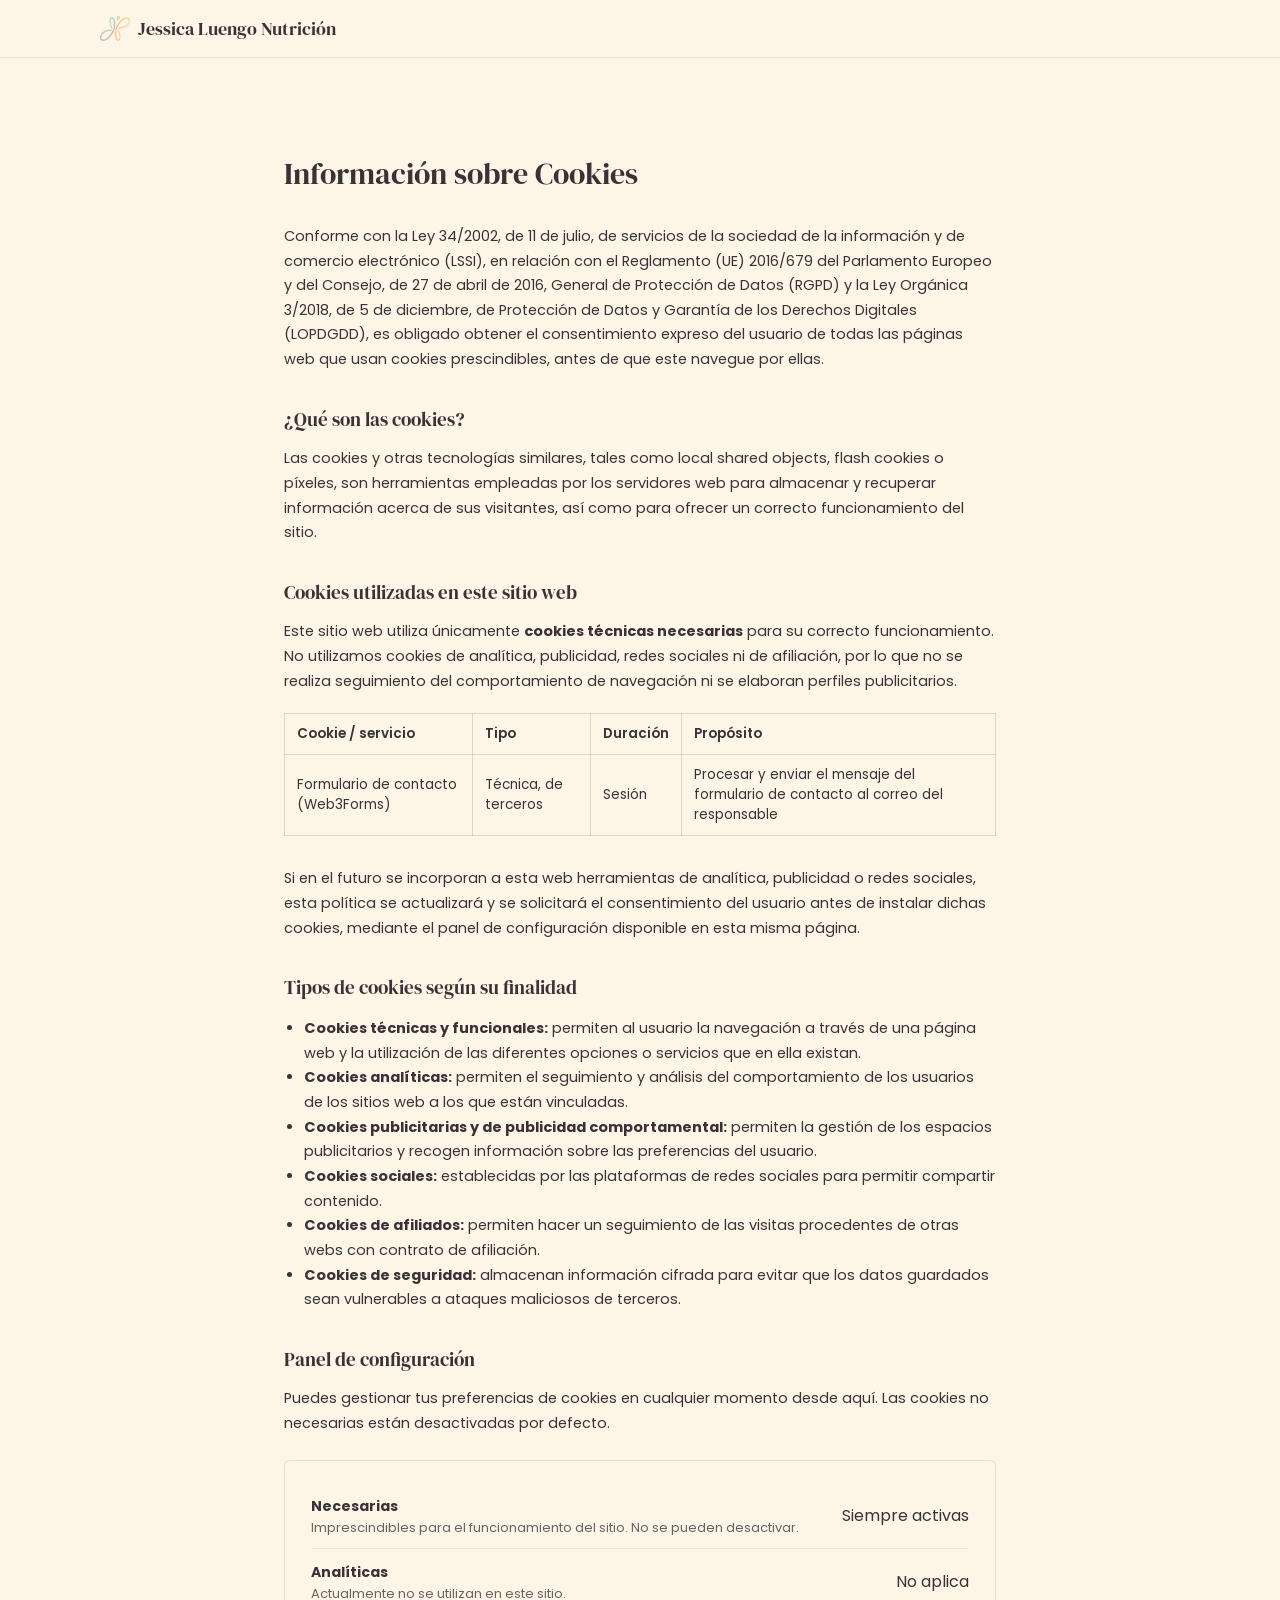
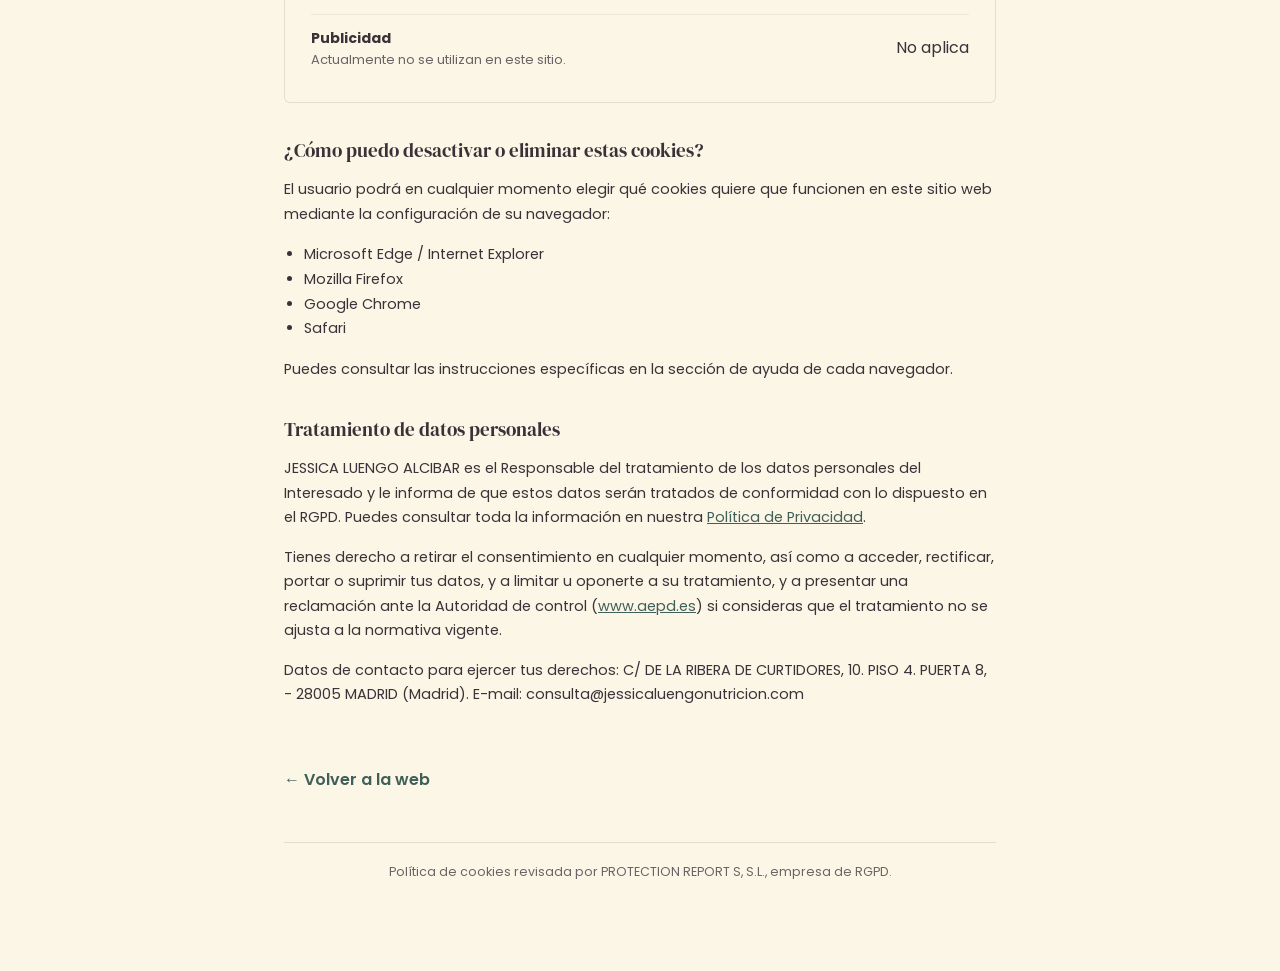
==== politicaCookies.html @ cc536a57 "Subida documentos" ====
<!doctype html>
<html lang="es">
  <head>
    <meta charset="UTF-8" />
    <meta name="viewport" content="width=device-width, initial-scale=1.0" />
    <title>Política de Cookies · Jessica Luengo Nutrición</title>
    <link rel="preconnect" href="https://fonts.googleapis.com" />
    <link rel="icon" type="image/png" href="img/logo-color.png" />
    <link
      href="https://fonts.googleapis.com/css2?family=DM+Serif+Display:ital@0;1&family=Poppins:wght@300;400;500;600;700&family=Caveat:wght@500;600&display=swap"
      rel="stylesheet"
    />

    <style>
      :root {
        --lavanda: #b79cba;
        --salvia: #8db5ac;
        --salvia-oscuro: #3f5f58;
        --melocoton: #f0a874;
        --verde: #a8c08d;
        --mostaza: #e5c87e;
        --crema: #fcf6e7;
        --tinta: #3a3238;
        --clarito: #d1bfce;
      }
      * {
        box-sizing: border-box;
      }
      body {
        font-family: "Poppins", sans-serif;
        color: var(--tinta);
        background: var(--crema);
        margin: 0;
      }
      h1,
      h2,
      h3 {
        font-family: "DM Serif Display", serif;
        font-weight: 400;
      }
      .site-header {
        background: rgba(252, 246, 231, 0.92);
        -webkit-backdrop-filter: blur(6px);
        backdrop-filter: blur(6px);
        border-bottom: 1px solid rgba(58, 50, 56, 0.08);
      }
      .brand-name {
        font-family: "DM Serif Display", serif;
        font-size: 18px;
        color: var(--tinta);
      }
      .navbar-brand {
        text-decoration: none;
      }
      .legal-section {
        padding: 70px 0 90px;
      }
      .legal-wrap {
        max-width: 760px;
        margin: 0 auto;
        padding: 0 24px;
      }
      .legal-wrap h1 {
        font-size: 30px;
        margin-bottom: 30px;
      }
      .legal-wrap h2 {
        font-size: 19px;
        margin-top: 34px;
        margin-bottom: 12px;
      }
      .legal-wrap h3 {
        font-size: 15.5px;
        margin-top: 20px;
        margin-bottom: 8px;
      }
      .legal-wrap p,
      .legal-wrap li {
        font-size: 14.5px;
        color: var(--tinta);
        line-height: 1.7;
      }
      .legal-wrap ul {
        padding-left: 20px;
        margin-bottom: 16px;
      }
      .legal-wrap p {
        margin-bottom: 14px;
      }
      .datos-box {
        background: #fff;
        border: 1px solid rgba(58, 50, 56, 0.12);
        border-radius: 6px;
        padding: 22px 26px;
        margin-bottom: 20px;
      }
      .cookie-table {
        width: 100%;
        border-collapse: collapse;
        margin: 20px 0 30px;
        font-size: 13.5px;
      }
      .cookie-table th,
      .cookie-table td {
        border: 1px solid rgba(58, 50, 56, 0.15);
        padding: 10px 12px;
        text-align: left;
      }
      .cookie-table th {
        background: #fff;
        font-weight: 600;
      }
      .config-box {
        background: #fff;
        border: 1px solid rgba(58, 50, 56, 0.12);
        border-radius: 6px;
        padding: 22px 26px;
        margin: 24px 0;
      }
      .config-row {
        display: flex;
        justify-content: space-between;
        align-items: center;
        padding: 10px 0;
        border-bottom: 1px solid rgba(58, 50, 56, 0.08);
      }
      .config-row:last-child {
        border-bottom: none;
      }
      .config-row strong {
        font-size: 14px;
      }
      .config-row span {
        font-size: 13px;
        color: #6b6266;
        display: block;
      }
      .legal-footer-note {
        margin-top: 50px;
        padding-top: 20px;
        border-top: 1px solid rgba(58, 50, 56, 0.12);
        font-size: 12.5px;
        color: #6b6266;
        text-align: center;
      }
      .volver-link {
        display: inline-block;
        margin-top: 46px;
        font-weight: 600;
        color: var(--salvia-oscuro);
        text-decoration: none;
      }
      a {
        color: var(--salvia-oscuro);
      }
      .container {
        max-width: 1080px;
        margin: 0 auto;
        padding: 0 24px;
      }
      .navbar {
        display: flex;
        align-items: center;
        padding: 16px 0;
      }
      .d-flex {
        display: flex;
      }
      .align-items-center {
        align-items: center;
      }
      .gap-2 {
        gap: 8px;
      }
      .sticky-top {
        position: sticky;
        top: 0;
        z-index: 50;
      }
      .py-3 {
        padding-top: 1rem;
        padding-bottom: 1rem;
      }
      .mb-0 {
        margin-bottom: 0;
      }
      .mb-1 {
        margin-bottom: 4px;
      }
    </style>

    <style>
      .legal-section {
        padding: 70px 0 90px;
      }
      .legal-wrap {
        max-width: 760px;
        margin: 0 auto;
      }
      .legal-wrap h1 {
        font-size: 30px;
        margin-bottom: 30px;
      }
      .legal-wrap h2 {
        font-size: 19px;
        margin-top: 34px;
        margin-bottom: 12px;
      }
      .legal-wrap h3 {
        font-size: 15.5px;
        margin-top: 20px;
        margin-bottom: 8px;
      }
      .legal-wrap p,
      .legal-wrap li {
        font-size: 14.5px;
        color: var(--tinta);
        line-height: 1.7;
      }
      .legal-wrap ul {
        padding-left: 20px;
        margin-bottom: 16px;
      }
      .legal-wrap p {
        margin-bottom: 14px;
      }
      .cookie-table {
        width: 100%;
        border-collapse: collapse;
        margin: 20px 0 30px;
        font-size: 13.5px;
      }
      .cookie-table th,
      .cookie-table td {
        border: 1px solid rgba(58, 50, 56, 0.15);
        padding: 10px 12px;
        text-align: left;
      }
      .cookie-table th {
        background: var(--crema);
        font-weight: 600;
      }
      .legal-footer-note {
        margin-top: 50px;
        padding-top: 20px;
        border-top: 1px solid rgba(58, 50, 56, 0.12);
        font-size: 12.5px;
        color: #6b6266;
        text-align: center;
      }
      .volver-link {
        display: inline-block;
        margin-top: 46px;
        font-weight: 600;
        color: var(--salvia-oscuro);
        text-decoration: none;
      }
      .config-box {
        background: var(--crema);
        border: 1px solid rgba(58, 50, 56, 0.12);
        border-radius: 6px;
        padding: 22px 26px;
        margin: 24px 0;
      }
      .config-row {
        display: flex;
        justify-content: space-between;
        align-items: center;
        padding: 10px 0;
        border-bottom: 1px solid rgba(58, 50, 56, 0.08);
      }
      .config-row:last-child {
        border-bottom: none;
      }
      .config-row strong {
        font-size: 14px;
      }
      .config-row span {
        font-size: 13px;
        color: #6b6266;
        display: block;
      }
    </style>
  </head>
  <body>
    <header class="site-header sticky-top">
      <nav class="navbar container py-3">
        <a
          class="navbar-brand d-flex align-items-center gap-2"
          href="../index.html"
        >
          <img
            src="[data-uri]"
            alt="Jessica Luengo Nutrición"
            width="30"
          />
          <span class="brand-name">Jessica Luengo Nutrición</span>
        </a>
      </nav>
    </header>

    <section class="legal-section">
      <div class="container">
        <div class="legal-wrap">
          <h1>Información sobre Cookies</h1>

          <p>
            Conforme con la Ley 34/2002, de 11 de julio, de servicios de la
            sociedad de la información y de comercio electrónico (LSSI), en
            relación con el Reglamento (UE) 2016/679 del Parlamento Europeo y
            del Consejo, de 27 de abril de 2016, General de Protección de Datos
            (RGPD) y la Ley Orgánica 3/2018, de 5 de diciembre, de Protección de
            Datos y Garantía de los Derechos Digitales (LOPDGDD), es obligado
            obtener el consentimiento expreso del usuario de todas las páginas
            web que usan cookies prescindibles, antes de que este navegue por
            ellas.
          </p>

          <h2>¿Qué son las cookies?</h2>
          <p>
            Las cookies y otras tecnologías similares, tales como local shared
            objects, flash cookies o píxeles, son herramientas empleadas por los
            servidores web para almacenar y recuperar información acerca de sus
            visitantes, así como para ofrecer un correcto funcionamiento del
            sitio.
          </p>

          <h2>Cookies utilizadas en este sitio web</h2>
          <p>
            Este sitio web utiliza únicamente
            <strong>cookies técnicas necesarias</strong> para su correcto
            funcionamiento. No utilizamos cookies de analítica, publicidad,
            redes sociales ni de afiliación, por lo que no se realiza
            seguimiento del comportamiento de navegación ni se elaboran perfiles
            publicitarios.
          </p>

          <table class="cookie-table">
            <tr>
              <th>Cookie / servicio</th>
              <th>Tipo</th>
              <th>Duración</th>
              <th>Propósito</th>
            </tr>
            <tr>
              <td>Formulario de contacto (Web3Forms)</td>
              <td>Técnica, de terceros</td>
              <td>Sesión</td>
              <td>
                Procesar y enviar el mensaje del formulario de contacto al
                correo del responsable
              </td>
            </tr>
          </table>

          <p>
            Si en el futuro se incorporan a esta web herramientas de analítica,
            publicidad o redes sociales, esta política se actualizará y se
            solicitará el consentimiento del usuario antes de instalar dichas
            cookies, mediante el panel de configuración disponible en esta misma
            página.
          </p>

          <h2>Tipos de cookies según su finalidad</h2>
          <ul>
            <li>
              <strong>Cookies técnicas y funcionales:</strong> permiten al
              usuario la navegación a través de una página web y la utilización
              de las diferentes opciones o servicios que en ella existan.
            </li>
            <li>
              <strong>Cookies analíticas:</strong> permiten el seguimiento y
              análisis del comportamiento de los usuarios de los sitios web a
              los que están vinculadas.
            </li>
            <li>
              <strong
                >Cookies publicitarias y de publicidad comportamental:</strong
              >
              permiten la gestión de los espacios publicitarios y recogen
              información sobre las preferencias del usuario.
            </li>
            <li>
              <strong>Cookies sociales:</strong> establecidas por las
              plataformas de redes sociales para permitir compartir contenido.
            </li>
            <li>
              <strong>Cookies de afiliados:</strong> permiten hacer un
              seguimiento de las visitas procedentes de otras webs con contrato
              de afiliación.
            </li>
            <li>
              <strong>Cookies de seguridad:</strong> almacenan información
              cifrada para evitar que los datos guardados sean vulnerables a
              ataques maliciosos de terceros.
            </li>
          </ul>

          <h2>Panel de configuración</h2>
          <p>
            Puedes gestionar tus preferencias de cookies en cualquier momento
            desde aquí. Las cookies no necesarias están desactivadas por
            defecto.
          </p>

          <div class="config-box">
            <div class="config-row">
              <div>
                <strong>Necesarias</strong
                ><span
                  >Imprescindibles para el funcionamiento del sitio. No se
                  pueden desactivar.</span
                >
              </div>
              <div>Siempre activas</div>
            </div>
            <div class="config-row">
              <div>
                <strong>Analíticas</strong
                ><span>Actualmente no se utilizan en este sitio.</span>
              </div>
              <div>No aplica</div>
            </div>
            <div class="config-row">
              <div>
                <strong>Publicidad</strong
                ><span>Actualmente no se utilizan en este sitio.</span>
              </div>
              <div>No aplica</div>
            </div>
          </div>

          <h2>¿Cómo puedo desactivar o eliminar estas cookies?</h2>
          <p>
            El usuario podrá en cualquier momento elegir qué cookies quiere que
            funcionen en este sitio web mediante la configuración de su
            navegador:
          </p>
          <ul>
            <li>Microsoft Edge / Internet Explorer</li>
            <li>Mozilla Firefox</li>
            <li>Google Chrome</li>
            <li>Safari</li>
          </ul>
          <p>
            Puedes consultar las instrucciones específicas en la sección de
            ayuda de cada navegador.
          </p>

          <h2>Tratamiento de datos personales</h2>
          <p>
            JESSICA LUENGO ALCIBAR es el Responsable del tratamiento de los
            datos personales del Interesado y le informa de que estos datos
            serán tratados de conformidad con lo dispuesto en el RGPD. Puedes
            consultar toda la información en nuestra
            <a href="politicaPrivacidad.html">Política de Privacidad</a>.
          </p>
          <p>
            Tienes derecho a retirar el consentimiento en cualquier momento, así
            como a acceder, rectificar, portar o suprimir tus datos, y a limitar
            u oponerte a su tratamiento, y a presentar una reclamación ante la
            Autoridad de control (<a
              href="https://www.aepd.es"
              target="_blank"
              rel="noopener"
              >www.aepd.es</a
            >) si consideras que el tratamiento no se ajusta a la normativa
            vigente.
          </p>
          <p>
            Datos de contacto para ejercer tus derechos: C/ DE LA RIBERA DE
            CURTIDORES, 10. PISO 4. PUERTA 8, - 28005 MADRID (Madrid). E-mail:
            consulta@jessicaluengonutricion.com
          </p>

          <a class="volver-link" href="../index.html">← Volver a la web</a>

          <div class="legal-footer-note">
            Política de cookies revisada por PROTECTION REPORT S, S.L., empresa
            de RGPD.
          </div>
        </div>
      </div>
    </section>
  </body>
</html>
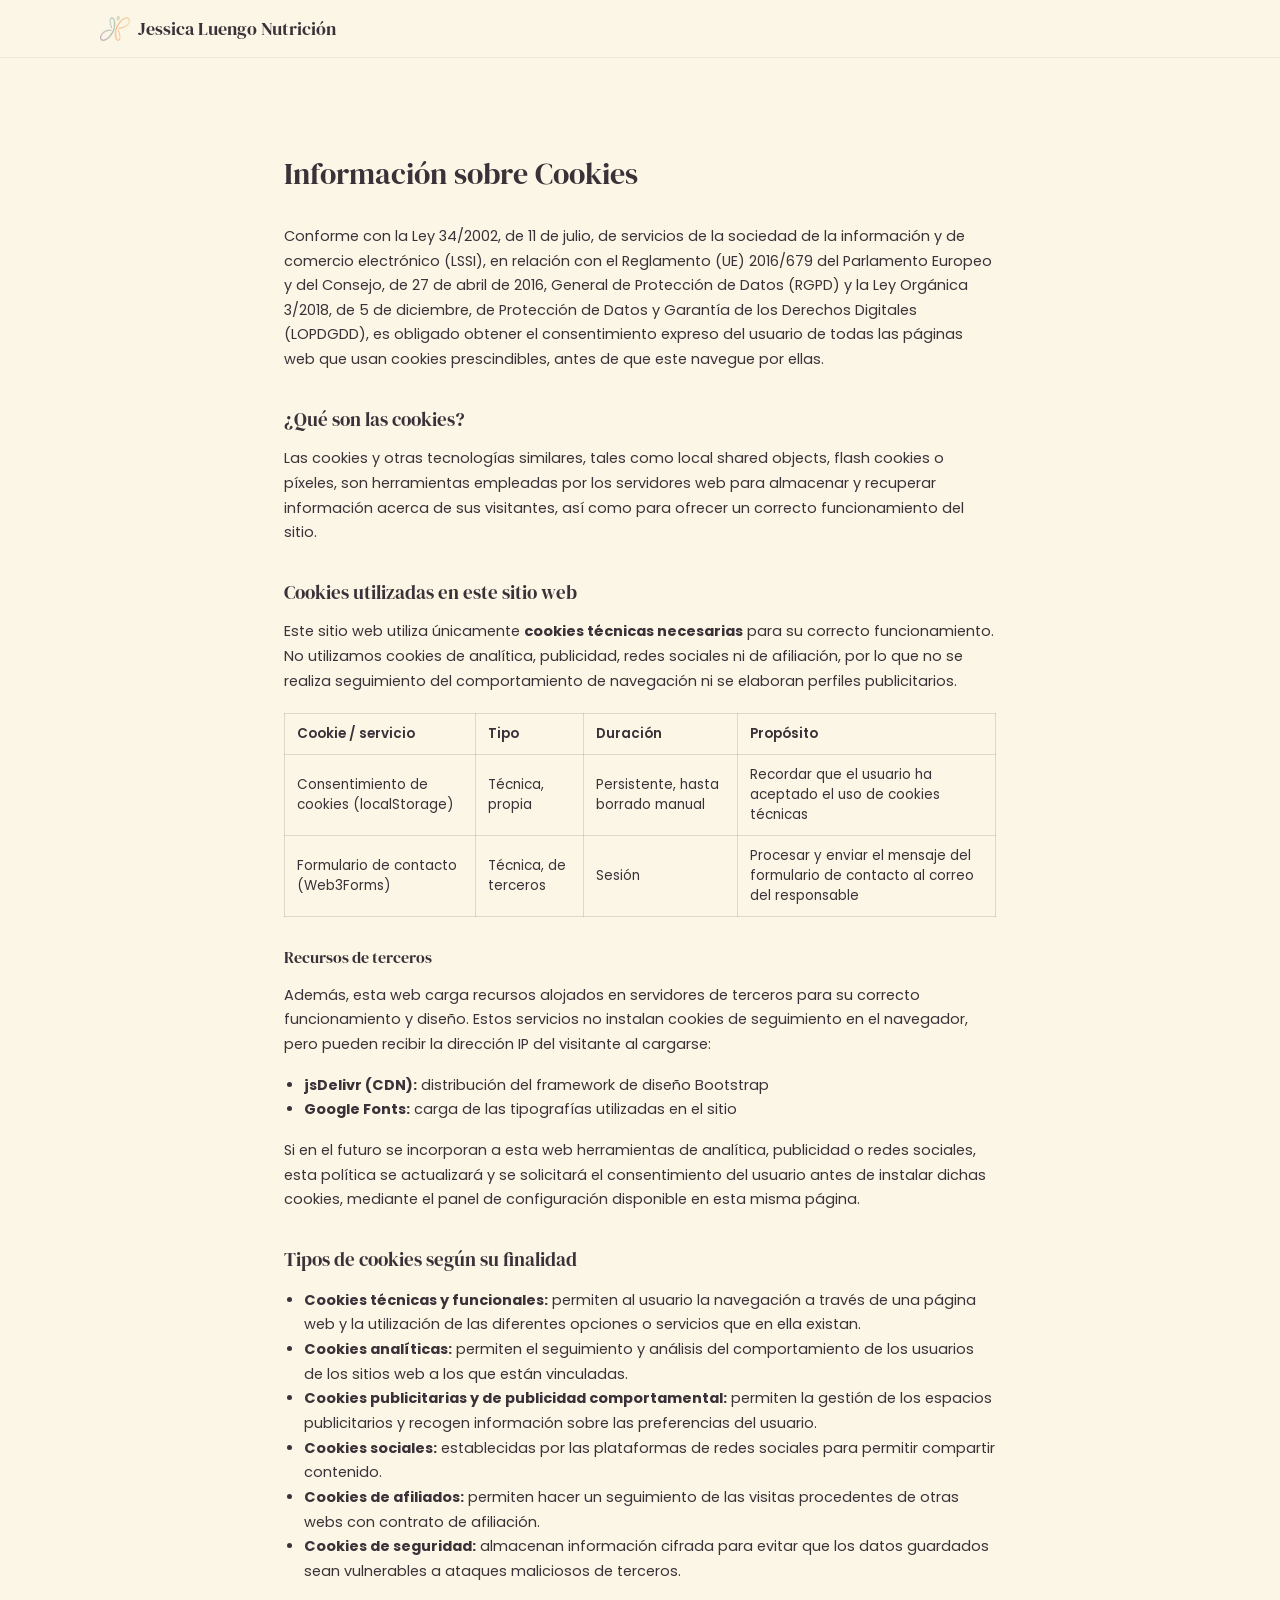
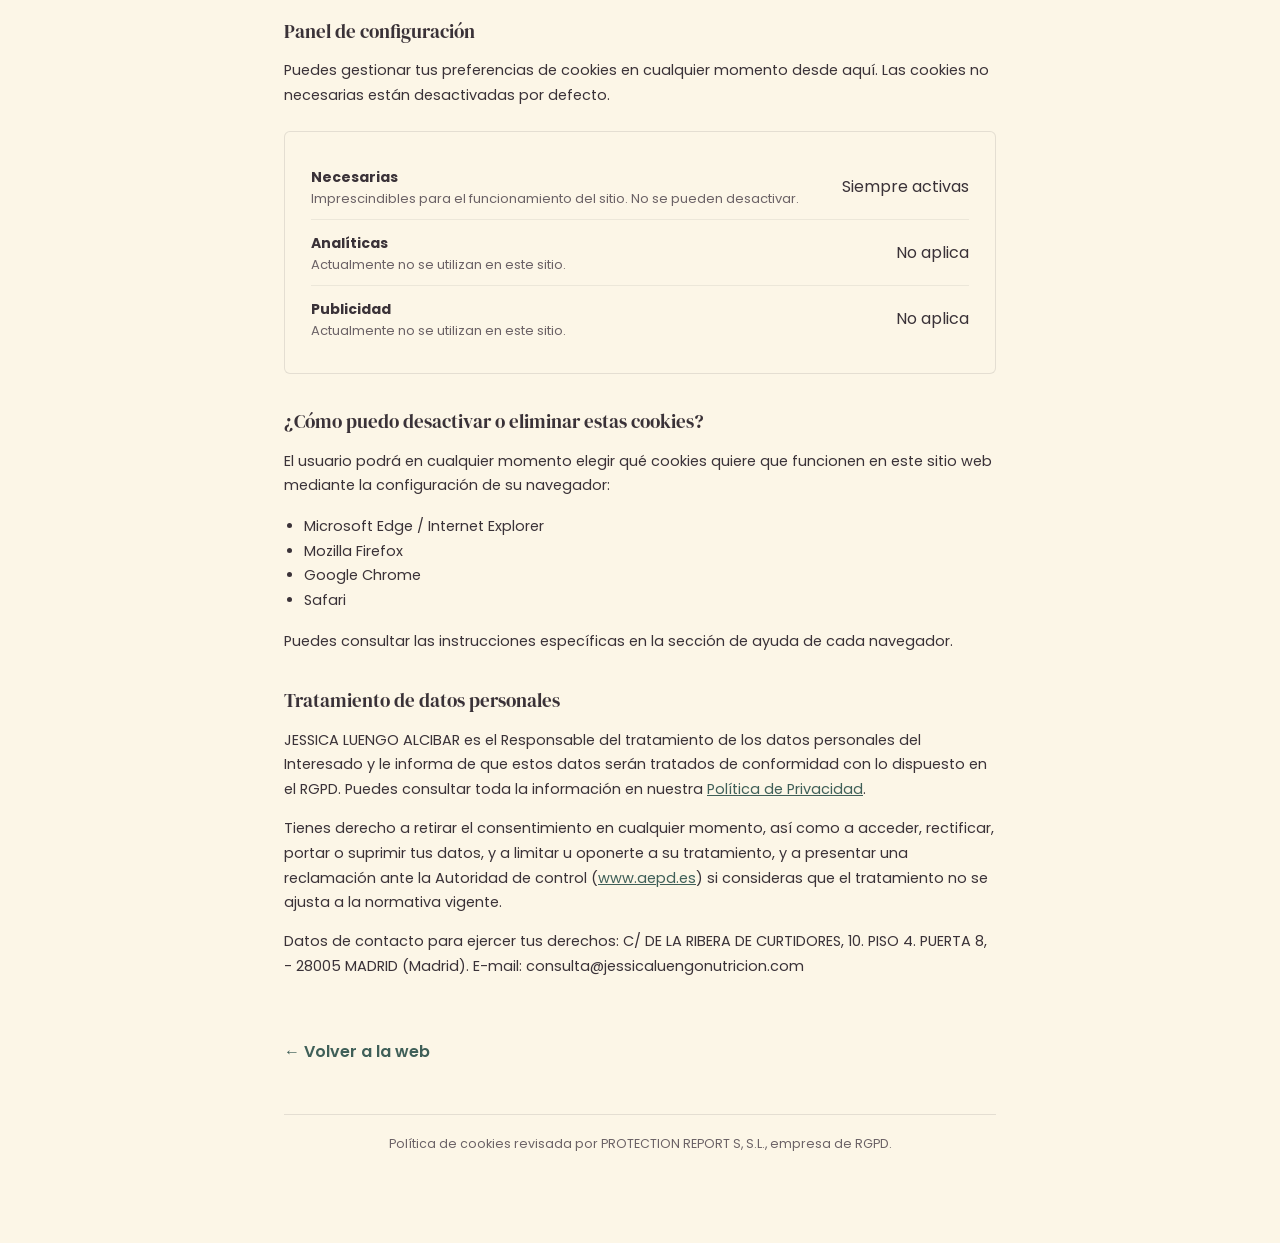
==== commit cb128f68: "Cookies coregidas" ====
--- a/politicaCookies.html
+++ b/politicaCookies.html
@@ -343,6 +343,14 @@
               <th>Propósito</th>
             </tr>
             <tr>
+              <td>Consentimiento de cookies (localStorage)</td>
+              <td>Técnica, propia</td>
+              <td>Persistente, hasta borrado manual</td>
+              <td>
+                Recordar que el usuario ha aceptado el uso de cookies técnicas
+              </td>
+            </tr>
+            <tr>
               <td>Formulario de contacto (Web3Forms)</td>
               <td>Técnica, de terceros</td>
               <td>Sesión</td>
@@ -352,6 +360,24 @@
               </td>
             </tr>
           </table>
+
+          <h3>Recursos de terceros</h3>
+          <p>
+            Además, esta web carga recursos alojados en servidores de terceros
+            para su correcto funcionamiento y diseño. Estos servicios no
+            instalan cookies de seguimiento en el navegador, pero pueden recibir
+            la dirección IP del visitante al cargarse:
+          </p>
+          <ul>
+            <li>
+              <strong>jsDelivr (CDN):</strong> distribución del framework de
+              diseño Bootstrap
+            </li>
+            <li>
+              <strong>Google Fonts:</strong> carga de las tipografías utilizadas
+              en el sitio
+            </li>
+          </ul>
 
           <p>
             Si en el futuro se incorporan a esta web herramientas de analítica,
